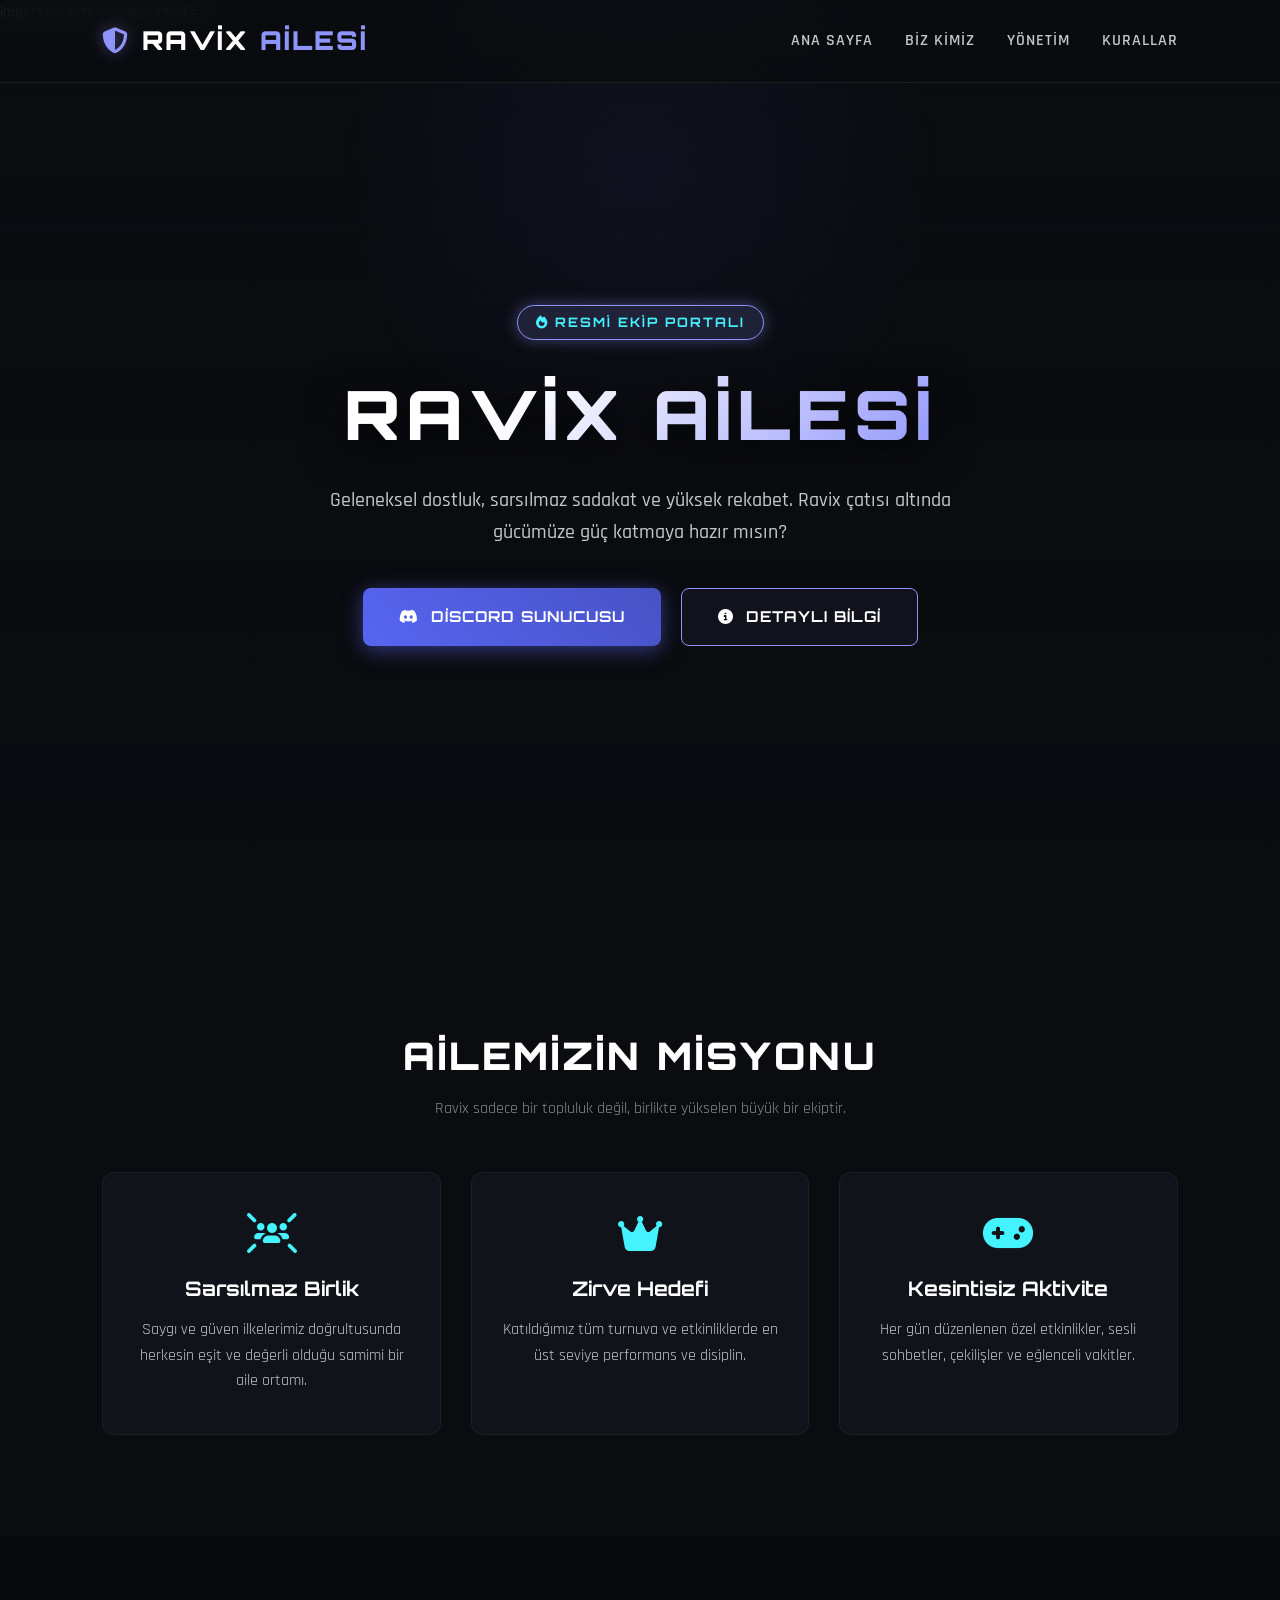
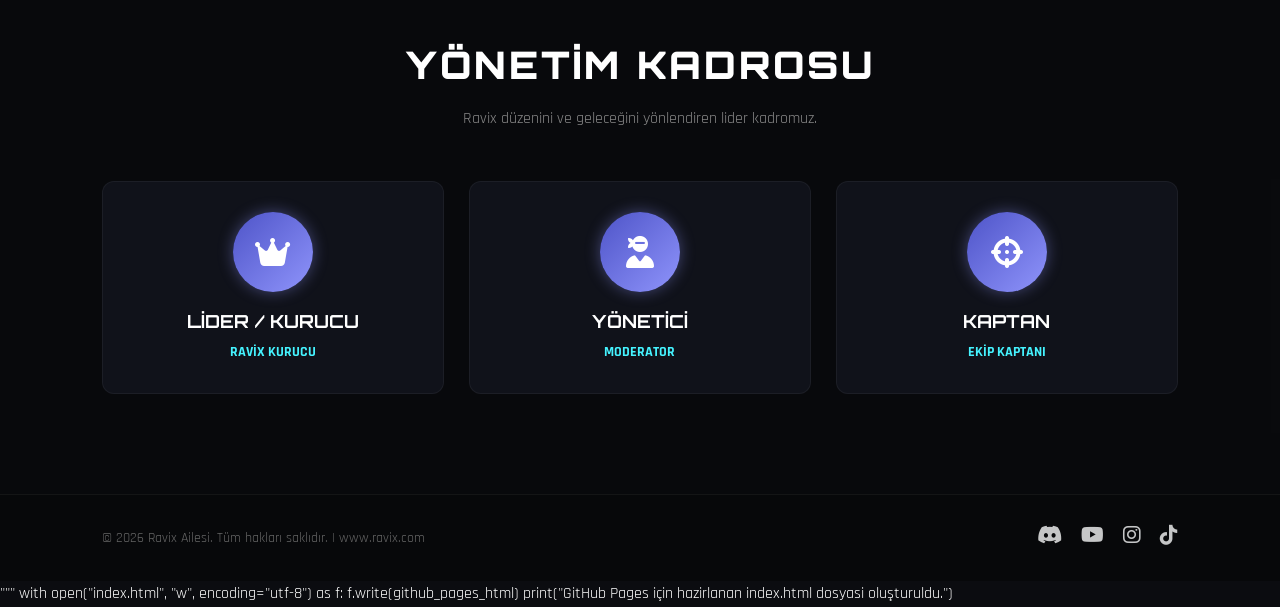
==== index.html @ dcaea5d2 "Create index.html" ====
import os

github_pages_html = """<!DOCTYPE html>
<html lang="tr">
<head>
    <meta charset="UTF-8">
    <meta name="viewport" content="width=device-width, initial-scale=1.0">
    <title>Ravix Ailesi | Resmi Web Sitesi</title>

    <!-- Font & Icons -->
    <link rel="preconnect" href="https://fonts.googleapis.com">
    <link rel="preconnect" href="https://fonts.gstatic.com" crossorigin>
    <link href="https://fonts.googleapis.com/css2?family=Orbitron:wght@500;700;900&family=Rajdhani:wght@500;600;700&display=swap" rel="stylesheet">
    <link rel="stylesheet" href="https://cdnjs.cloudflare.com/ajax/libs/font-awesome/6.4.0/css/all.min.css">

    <style>
        :root {
            --primary: #8f94fb;
            --primary-glow: rgba(143, 148, 251, 0.4);
            --secondary: #4e54c8;
            --accent: #45f3ff;
            --bg-dark: #0b0c10;
            --bg-card: rgba(20, 24, 33, 0.7);
            --text-light: #c5c6c7;
        }

        * {
            margin: 0;
            padding: 0;
            box-sizing: border-box;
            scroll-behavior: smooth;
        }

        body {
            background-color: var(--bg-dark);
            color: #ffffff;
            font-family: 'Rajdhani', sans-serif;
            line-height: 1.6;
            overflow-x: hidden;
        }

        /* Ambient Glow Background */
        .ambient-glow {
            position: fixed;
            top: 20%;
            left: 50%;
            transform: translate(-50%, -50%);
            width: 600px;
            height: 600px;
            background: radial-gradient(circle, rgba(78, 84, 200, 0.25) 0%, rgba(0,0,0,0) 70%);
            z-index: -1;
            pointer-events: none;
        }

        /* Header / Navbar */
        header {
            display: flex;
            justify-content: space-between;
            align-items: center;
            padding: 20px 8%;
            background: rgba(11, 12, 16, 0.85);
            backdrop-filter: blur(12px);
            position: fixed;
            width: 100%;
            top: 0;
            z-index: 1000;
            border-bottom: 1px solid rgba(255, 255, 255, 0.08);
        }

        .logo {
            font-family: 'Orbitron', sans-serif;
            font-size: 26px;
            font-weight: 900;
            letter-spacing: 2px;
            color: #fff;
            text-transform: uppercase;
            display: flex;
            align-items: center;
            gap: 12px;
        }

        .logo i {
            color: var(--primary);
            filter: drop-shadow(0 0 8px var(--primary-glow));
        }

        .logo span {
            color: var(--primary);
        }

        nav a {
            color: var(--text-light);
            text-decoration: none;
            margin-left: 28px;
            font-weight: 600;
            font-size: 16px;
            transition: all 0.3s;
            text-transform: uppercase;
            letter-spacing: 1px;
        }

        nav a:hover {
            color: var(--accent);
            text-shadow: 0 0 10px rgba(69, 243, 255, 0.6);
        }

        /* Hero Section */
        .hero {
            height: 100vh;
            display: flex;
            flex-direction: column;
            justify-content: center;
            align-items: center;
            text-align: center;
            padding: 0 20px;
            position: relative;
            background: linear-gradient(180deg, rgba(11, 12, 16, 0.6) 0%, rgba(11, 12, 16, 1) 100%),
                        url('https://images.unsplash.com/photo-1542751371-adc38448a05e?auto=format&fit=crop&w=1920&q=80') center/cover no-repeat;
        }

        .badge {
            display: inline-block;
            background: rgba(143, 148, 251, 0.15);
            border: 1px solid var(--primary);
            color: var(--accent);
            padding: 6px 18px;
            border-radius: 30px;
            font-family: 'Orbitron', sans-serif;
            font-size: 13px;
            font-weight: 700;
            letter-spacing: 2px;
            margin-bottom: 20px;
            text-transform: uppercase;
            box-shadow: 0 0 15px var(--primary-glow);
        }

        .hero-title {
            font-family: 'Orbitron', sans-serif;
            font-size: 68px;
            font-weight: 900;
            margin-bottom: 15px;
            text-transform: uppercase;
            letter-spacing: 6px;
            background: linear-gradient(135deg, #ffffff 30%, var(--primary) 100%);
            -webkit-background-clip: text;
            -webkit-text-fill-color: transparent;
            filter: drop-shadow(0 10px 20px rgba(0,0,0,0.8));
        }

        .hero p {
            font-size: 20px;
            color: var(--text-light);
            max-width: 650px;
            margin-bottom: 40px;
            font-weight: 500;
        }

        .btn-group {
            display: flex;
            gap: 20px;
            flex-wrap: wrap;
            justify-content: center;
        }

        .btn {
            display: inline-flex;
            align-items: center;
            gap: 12px;
            padding: 16px 36px;
            font-family: 'Orbitron', sans-serif;
            font-size: 15px;
            font-weight: 700;
            border-radius: 8px;
            text-decoration: none;
            transition: all 0.3s ease;
            text-transform: uppercase;
            letter-spacing: 1px;
            cursor: pointer;
        }

        .btn-discord {
            background: linear-gradient(45deg, #5865F2, #4752c4);
            color: #fff;
            box-shadow: 0 4px 20px rgba(88, 101, 242, 0.5);
            border: none;
        }

        .btn-discord:hover {
            transform: translateY(-4px);
            box-shadow: 0 8px 30px rgba(88, 101, 242, 0.8);
        }

        .btn-outline {
            border: 1px solid var(--primary);
            color: #fff;
            background: rgba(143, 148, 251, 0.05);
        }

        .btn-outline:hover {
            background: rgba(143, 148, 251, 0.2);
            border-color: var(--accent);
            transform: translateY(-4px);
            box-shadow: 0 8px 25px var(--primary-glow);
        }

        /* Section General */
        .section {
            padding: 100px 8%;
            text-align: center;
        }

        .section-title {
            font-family: 'Orbitron', sans-serif;
            font-size: 38px;
            font-weight: 900;
            margin-bottom: 10px;
            text-transform: uppercase;
            letter-spacing: 3px;
            color: #fff;
        }

        .section-subtitle {
            color: #888;
            font-size: 16px;
            margin-bottom: 50px;
        }

        /* Cards / About */
        .cards-grid {
            display: grid;
            grid-template-columns: repeat(auto-fit, minmax(280px, 1fr));
            gap: 30px;
        }

        .card {
            background: var(--bg-card);
            border: 1px solid rgba(255, 255, 255, 0.05);
            border-radius: 12px;
            padding: 40px 30px;
            transition: all 0.3s ease;
            text-align: center;
            position: relative;
        }

        .card:hover {
            transform: translateY(-8px);
            border-color: var(--primary);
            box-shadow: 0 10px 30px var(--primary-glow);
        }

        .card-icon {
            font-size: 40px;
            color: var(--accent);
            margin-bottom: 20px;
        }

        .card h3 {
            font-family: 'Orbitron', sans-serif;
            font-size: 20px;
            margin-bottom: 12px;
            color: #fff;
        }

        .card p {
            color: var(--text-light);
            font-size: 16px;
        }

        /* Team Section */
        .team-grid {
            display: grid;
            grid-template-columns: repeat(auto-fit, minmax(220px, 1fr));
            gap: 25px;
        }

        .team-card {
            background: var(--bg-card);
            border: 1px solid rgba(255, 255, 255, 0.05);
            border-radius: 12px;
            padding: 30px 20px;
            transition: 0.3s;
        }

        .team-card:hover {
            border-color: var(--accent);
            transform: translateY(-5px);
        }

        .team-avatar {
            width: 80px;
            height: 80px;
            border-radius: 50%;
            background: linear-gradient(135deg, var(--secondary), var(--primary));
            display: flex;
            align-items: center;
            justify-content: center;
            margin: 0 auto 15px;
            font-size: 32px;
            color: #fff;
            box-shadow: 0 0 15px var(--primary-glow);
        }

        .team-card h4 {
            font-family: 'Orbitron', sans-serif;
            font-size: 18px;
            color: #fff;
            margin-bottom: 5px;
        }

        .team-card span {
            color: var(--accent);
            font-size: 14px;
            font-weight: 700;
            text-transform: uppercase;
        }

        /* Footer */
        footer {
            padding: 30px 8%;
            background: #07080a;
            border-top: 1px solid rgba(255, 255, 255, 0.05);
            display: flex;
            justify-content: space-between;
            align-items: center;
            flex-wrap: wrap;
            gap: 15px;
        }

        footer p {
            color: #666;
            font-size: 14px;
        }

        .social-links a {
            color: var(--text-light);
            font-size: 20px;
            margin-left: 15px;
            transition: 0.3s;
        }

        .social-links a:hover {
            color: var(--accent);
        }

        @media (max-width: 768px) {
            .hero-title { font-size: 42px; }
            header nav { display: none; }
        }
    </style>
</head>
<body>

    <div class="ambient-glow"></div>

    <!-- Navigation -->
    <header>
        <div class="logo"><i class="fa-solid fa-shield-halved"></i> RAVİX <span>AİLESİ</span></div>
        <nav>
            <a href="#home">Ana Sayfa</a>
            <a href="#about">Biz Kimiz</a>
            <a href="#team">Yönetim</a>
            <a href="#rules">Kurallar</a>
        </nav>
    </header>

    <!-- Hero Area -->
    <section class="hero" id="home">
        <div class="badge"><i class="fa-solid fa-fire"></i> Resmi Ekip Portalı</div>
        <h1 class="hero-title">RAVİX AİLESİ</h1>
        <p>Geleneksel dostluk, sarsılmaz sadakat ve yüksek rekabet. Ravix çatısı altında gücümüze güç katmaya hazır mısın?</p>
        <div class="btn-group">
            <a href="https://discord.gg" target="_blank" class="btn btn-discord"><i class="fa-brands fa-discord"></i> Discord Sunucusu</a>
            <a href="#about" class="btn btn-outline"><i class="fa-solid fa-circle-info"></i> Detaylı Bilgi</a>
        </div>
    </section>

    <!-- About Section -->
    <section class="section" id="about">
        <h2 class="section-title">AİLEMİZİN MİSYONU</h2>
        <p class="section-subtitle">Ravix sadece bir topluluk değil, birlikte yükselen büyük bir ekiptir.</p>

        <div class="cards-grid">
            <div class="card">
                <div class="card-icon"><i class="fa-solid fa-users-rays"></i></div>
                <h3>Sarsılmaz Birlik</h3>
                <p>Saygı ve güven ilkelerimiz doğrultusunda herkesin eşit ve değerli olduğu samimi bir aile ortamı.</p>
            </div>
            <div class="card">
                <div class="card-icon"><i class="fa-solid fa-crown"></i></div>
                <h3>Zirve Hedefi</h3>
                <p>Katıldığımız tüm turnuva ve etkinliklerde en üst seviye performans ve disiplin.</p>
            </div>
            <div class="card">
                <div class="card-icon"><i class="fa-solid fa-gamepad"></i></div>
                <h3>Kesintisiz Aktivite</h3>
                <p>Her gün düzenlenen özel etkinlikler, sesli sohbetler, çekilişler ve eğlenceli vakitler.</p>
            </div>
        </div>
    </section>

    <!-- Team Section -->
    <section class="section" id="team" style="background: rgba(0,0,0,0.2);">
        <h2 class="section-title">YÖNETİM KADROSU</h2>
        <p class="section-subtitle">Ravix düzenini ve geleceğini yönlendiren lider kadromuz.</p>

        <div class="team-grid">
            <div class="team-card">
                <div class="team-avatar"><i class="fa-solid fa-crown"></i></div>
                <h4>LİDER / KURUCU</h4>
                <span>RAVİX KURUCU</span>
            </div>
            <div class="team-card">
                <div class="team-avatar"><i class="fa-solid fa-user-ninja"></i></div>
                <h4>YÖNETİCİ</h4>
                <span>MODERATOR</span>
            </div>
            <div class="team-card">
                <div class="team-avatar"><i class="fa-solid fa-crosshairs"></i></div>
                <h4>KAPTAN</h4>
                <span>EKİP KAPTANI</span>
            </div>
        </div>
    </section>

    <!-- Footer -->
    <footer>
        <p>&copy; 2026 Ravix Ailesi. Tüm hakları saklıdır. | www.ravix.com</p>
        <div class="social-links">
            <a href="#"><i class="fa-brands fa-discord"></i></a>
            <a href="#"><i class="fa-brands fa-youtube"></i></a>
            <a href="#"><i class="fa-brands fa-instagram"></i></a>
            <a href="#"><i class="fa-brands fa-tiktok"></i></a>
        </div>
    </footer>

</body>
</html>
"""

with open("index.html", "w", encoding="utf-8") as f:
    f.write(github_pages_html)

print("GitHub Pages için hazirlanan index.html dosyasi oluşturuldu.")
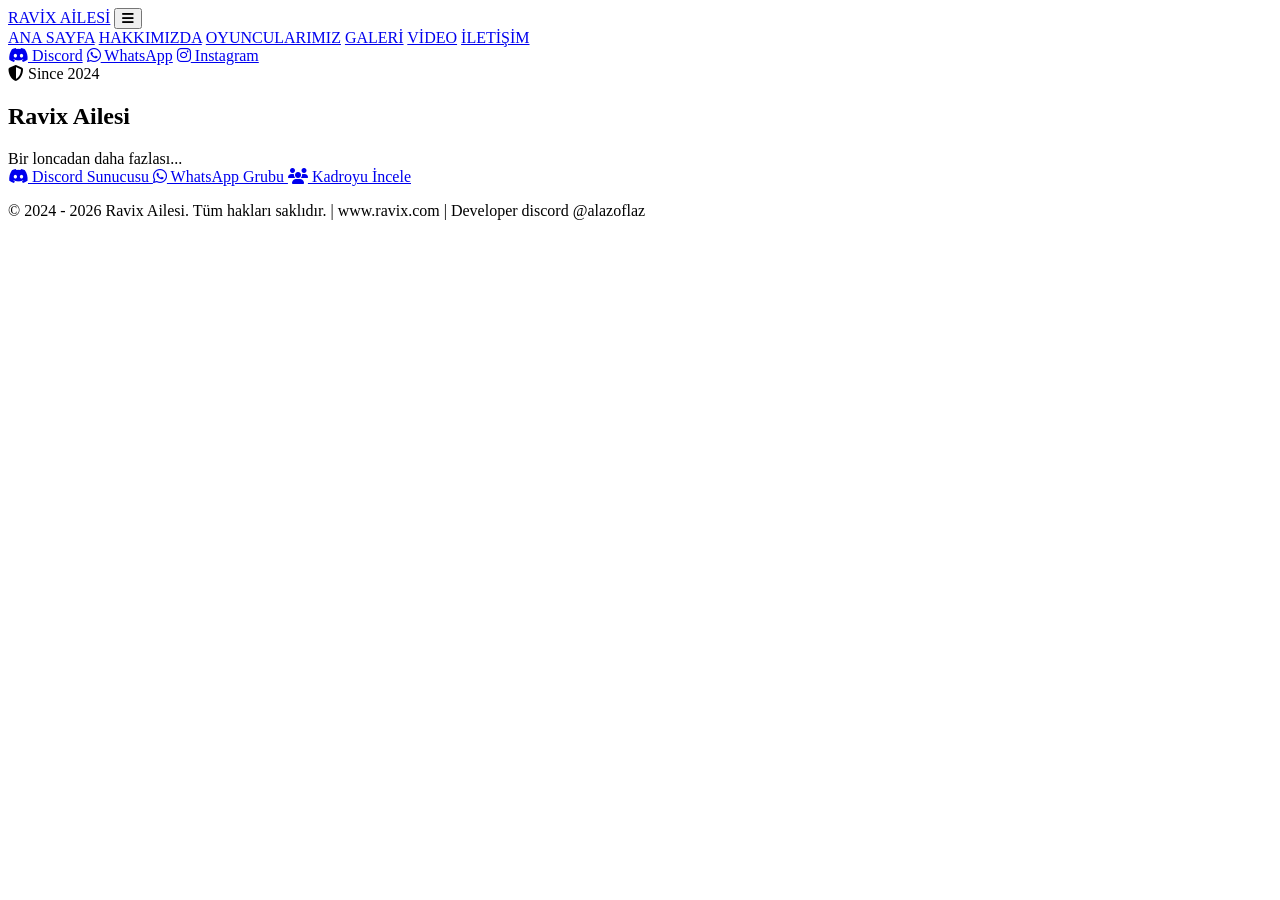
==== commit 6d0dfca4: "Add files via upload" ====
--- a/index.html
+++ b/index.html
@@ -1,443 +1,58 @@
-import os
-
-github_pages_html = """<!DOCTYPE html>
+<!DOCTYPE html>
 <html lang="tr">
 <head>
     <meta charset="UTF-8">
     <meta name="viewport" content="width=device-width, initial-scale=1.0">
-    <title>Ravix Ailesi | Resmi Web Sitesi</title>
-
-    <!-- Font & Icons -->
+    <meta name="description" content="Ravix Ailesi - Metin2 loncası resmi web sitesi">
+    <title>Ravix Ailesi | Bir loncadan daha fazlası...</title>
     <link rel="preconnect" href="https://fonts.googleapis.com">
     <link rel="preconnect" href="https://fonts.gstatic.com" crossorigin>
-    <link href="https://fonts.googleapis.com/css2?family=Orbitron:wght@500;700;900&family=Rajdhani:wght@500;600;700&display=swap" rel="stylesheet">
+    <link href="https://fonts.googleapis.com/css2?family=Rajdhani:wght@600;700;800&family=Orbitron:wght@700;800;900&display=swap" rel="stylesheet">
     <link rel="stylesheet" href="https://cdnjs.cloudflare.com/ajax/libs/font-awesome/6.4.0/css/all.min.css">
-
-    <style>
-        :root {
-            --primary: #8f94fb;
-            --primary-glow: rgba(143, 148, 251, 0.4);
-            --secondary: #4e54c8;
-            --accent: #45f3ff;
-            --bg-dark: #0b0c10;
-            --bg-card: rgba(20, 24, 33, 0.7);
-            --text-light: #c5c6c7;
-        }
-
-        * {
-            margin: 0;
-            padding: 0;
-            box-sizing: border-box;
-            scroll-behavior: smooth;
-        }
-
-        body {
-            background-color: var(--bg-dark);
-            color: #ffffff;
-            font-family: 'Rajdhani', sans-serif;
-            line-height: 1.6;
-            overflow-x: hidden;
-        }
-
-        /* Ambient Glow Background */
-        .ambient-glow {
-            position: fixed;
-            top: 20%;
-            left: 50%;
-            transform: translate(-50%, -50%);
-            width: 600px;
-            height: 600px;
-            background: radial-gradient(circle, rgba(78, 84, 200, 0.25) 0%, rgba(0,0,0,0) 70%);
-            z-index: -1;
-            pointer-events: none;
-        }
-
-        /* Header / Navbar */
-        header {
-            display: flex;
-            justify-content: space-between;
-            align-items: center;
-            padding: 20px 8%;
-            background: rgba(11, 12, 16, 0.85);
-            backdrop-filter: blur(12px);
-            position: fixed;
-            width: 100%;
-            top: 0;
-            z-index: 1000;
-            border-bottom: 1px solid rgba(255, 255, 255, 0.08);
-        }
-
-        .logo {
-            font-family: 'Orbitron', sans-serif;
-            font-size: 26px;
-            font-weight: 900;
-            letter-spacing: 2px;
-            color: #fff;
-            text-transform: uppercase;
-            display: flex;
-            align-items: center;
-            gap: 12px;
-        }
-
-        .logo i {
-            color: var(--primary);
-            filter: drop-shadow(0 0 8px var(--primary-glow));
-        }
-
-        .logo span {
-            color: var(--primary);
-        }
-
-        nav a {
-            color: var(--text-light);
-            text-decoration: none;
-            margin-left: 28px;
-            font-weight: 600;
-            font-size: 16px;
-            transition: all 0.3s;
-            text-transform: uppercase;
-            letter-spacing: 1px;
-        }
-
-        nav a:hover {
-            color: var(--accent);
-            text-shadow: 0 0 10px rgba(69, 243, 255, 0.6);
-        }
-
-        /* Hero Section */
-        .hero {
-            height: 100vh;
-            display: flex;
-            flex-direction: column;
-            justify-content: center;
-            align-items: center;
-            text-align: center;
-            padding: 0 20px;
-            position: relative;
-            background: linear-gradient(180deg, rgba(11, 12, 16, 0.6) 0%, rgba(11, 12, 16, 1) 100%),
-                        url('https://images.unsplash.com/photo-1542751371-adc38448a05e?auto=format&fit=crop&w=1920&q=80') center/cover no-repeat;
-        }
-
-        .badge {
-            display: inline-block;
-            background: rgba(143, 148, 251, 0.15);
-            border: 1px solid var(--primary);
-            color: var(--accent);
-            padding: 6px 18px;
-            border-radius: 30px;
-            font-family: 'Orbitron', sans-serif;
-            font-size: 13px;
-            font-weight: 700;
-            letter-spacing: 2px;
-            margin-bottom: 20px;
-            text-transform: uppercase;
-            box-shadow: 0 0 15px var(--primary-glow);
-        }
-
-        .hero-title {
-            font-family: 'Orbitron', sans-serif;
-            font-size: 68px;
-            font-weight: 900;
-            margin-bottom: 15px;
-            text-transform: uppercase;
-            letter-spacing: 6px;
-            background: linear-gradient(135deg, #ffffff 30%, var(--primary) 100%);
-            -webkit-background-clip: text;
-            -webkit-text-fill-color: transparent;
-            filter: drop-shadow(0 10px 20px rgba(0,0,0,0.8));
-        }
-
-        .hero p {
-            font-size: 20px;
-            color: var(--text-light);
-            max-width: 650px;
-            margin-bottom: 40px;
-            font-weight: 500;
-        }
-
-        .btn-group {
-            display: flex;
-            gap: 20px;
-            flex-wrap: wrap;
-            justify-content: center;
-        }
-
-        .btn {
-            display: inline-flex;
-            align-items: center;
-            gap: 12px;
-            padding: 16px 36px;
-            font-family: 'Orbitron', sans-serif;
-            font-size: 15px;
-            font-weight: 700;
-            border-radius: 8px;
-            text-decoration: none;
-            transition: all 0.3s ease;
-            text-transform: uppercase;
-            letter-spacing: 1px;
-            cursor: pointer;
-        }
-
-        .btn-discord {
-            background: linear-gradient(45deg, #5865F2, #4752c4);
-            color: #fff;
-            box-shadow: 0 4px 20px rgba(88, 101, 242, 0.5);
-            border: none;
-        }
-
-        .btn-discord:hover {
-            transform: translateY(-4px);
-            box-shadow: 0 8px 30px rgba(88, 101, 242, 0.8);
-        }
-
-        .btn-outline {
-            border: 1px solid var(--primary);
-            color: #fff;
-            background: rgba(143, 148, 251, 0.05);
-        }
-
-        .btn-outline:hover {
-            background: rgba(143, 148, 251, 0.2);
-            border-color: var(--accent);
-            transform: translateY(-4px);
-            box-shadow: 0 8px 25px var(--primary-glow);
-        }
-
-        /* Section General */
-        .section {
-            padding: 100px 8%;
-            text-align: center;
-        }
-
-        .section-title {
-            font-family: 'Orbitron', sans-serif;
-            font-size: 38px;
-            font-weight: 900;
-            margin-bottom: 10px;
-            text-transform: uppercase;
-            letter-spacing: 3px;
-            color: #fff;
-        }
-
-        .section-subtitle {
-            color: #888;
-            font-size: 16px;
-            margin-bottom: 50px;
-        }
-
-        /* Cards / About */
-        .cards-grid {
-            display: grid;
-            grid-template-columns: repeat(auto-fit, minmax(280px, 1fr));
-            gap: 30px;
-        }
-
-        .card {
-            background: var(--bg-card);
-            border: 1px solid rgba(255, 255, 255, 0.05);
-            border-radius: 12px;
-            padding: 40px 30px;
-            transition: all 0.3s ease;
-            text-align: center;
-            position: relative;
-        }
-
-        .card:hover {
-            transform: translateY(-8px);
-            border-color: var(--primary);
-            box-shadow: 0 10px 30px var(--primary-glow);
-        }
-
-        .card-icon {
-            font-size: 40px;
-            color: var(--accent);
-            margin-bottom: 20px;
-        }
-
-        .card h3 {
-            font-family: 'Orbitron', sans-serif;
-            font-size: 20px;
-            margin-bottom: 12px;
-            color: #fff;
-        }
-
-        .card p {
-            color: var(--text-light);
-            font-size: 16px;
-        }
-
-        /* Team Section */
-        .team-grid {
-            display: grid;
-            grid-template-columns: repeat(auto-fit, minmax(220px, 1fr));
-            gap: 25px;
-        }
-
-        .team-card {
-            background: var(--bg-card);
-            border: 1px solid rgba(255, 255, 255, 0.05);
-            border-radius: 12px;
-            padding: 30px 20px;
-            transition: 0.3s;
-        }
-
-        .team-card:hover {
-            border-color: var(--accent);
-            transform: translateY(-5px);
-        }
-
-        .team-avatar {
-            width: 80px;
-            height: 80px;
-            border-radius: 50%;
-            background: linear-gradient(135deg, var(--secondary), var(--primary));
-            display: flex;
-            align-items: center;
-            justify-content: center;
-            margin: 0 auto 15px;
-            font-size: 32px;
-            color: #fff;
-            box-shadow: 0 0 15px var(--primary-glow);
-        }
-
-        .team-card h4 {
-            font-family: 'Orbitron', sans-serif;
-            font-size: 18px;
-            color: #fff;
-            margin-bottom: 5px;
-        }
-
-        .team-card span {
-            color: var(--accent);
-            font-size: 14px;
-            font-weight: 700;
-            text-transform: uppercase;
-        }
-
-        /* Footer */
-        footer {
-            padding: 30px 8%;
-            background: #07080a;
-            border-top: 1px solid rgba(255, 255, 255, 0.05);
-            display: flex;
-            justify-content: space-between;
-            align-items: center;
-            flex-wrap: wrap;
-            gap: 15px;
-        }
-
-        footer p {
-            color: #666;
-            font-size: 14px;
-        }
-
-        .social-links a {
-            color: var(--text-light);
-            font-size: 20px;
-            margin-left: 15px;
-            transition: 0.3s;
-        }
-
-        .social-links a:hover {
-            color: var(--accent);
-        }
-
-        @media (max-width: 768px) {
-            .hero-title { font-size: 42px; }
-            header nav { display: none; }
-        }
-    </style>
+    <link rel="stylesheet" href="assets/style.css">
 </head>
 <body>
+<header>
+        <a class="logo" href="./">RAVİX AİLESİ</a>
+        <button class="menu-toggle" onclick="toggleMobileMenu()" aria-label="Menüyü aç/kapat"><i class="fa-solid fa-bars"></i></button>
+        <nav id="navMenu">
+            <a href="./" class="active" onclick="closeMobileMenu()">ANA SAYFA</a>
+            <a href="hakkimizda/" onclick="closeMobileMenu()">HAKKIMIZDA</a>
+            <a href="oyuncularimiz/" onclick="closeMobileMenu()">OYUNCULARIMIZ</a>
+            <a href="galeri/" onclick="closeMobileMenu()">GALERİ</a>
+            <a href="video/" onclick="closeMobileMenu()">VİDEO</a>
+            <a href="iletisim/" onclick="closeMobileMenu()">İLETİŞİM</a>
+        </nav>
+        <div class="header-socials">
+            <a href="https://discord.gg/ravix" target="_blank" class="h-badge discord"><i class="fa-brands fa-discord"></i> Discord</a>
+            <a href="https://chat.whatsapp.com/L6gztVWYA5hFtKULUhDl1Z" target="_blank" class="h-badge whatsapp"><i class="fa-brands fa-whatsapp"></i> WhatsApp</a>
+            <a href="https://www.instagram.com/ravixailesi/" target="_blank" class="h-badge instagram"><i class="fa-brands fa-instagram"></i> Instagram</a>
+        </div>
+    </header>
+<main>
+<section class="hero home-only">
+<div class="since-pill">
+<i class="fa-solid fa-shield-halved"></i> Since 2024
+        </div>
+<h1 class="main-hero-title">Ravix Ailesi</h1>
+<div class="hero-subtitle">Bir loncadan daha fazlası...</div>
+<div class="hero-buttons">
+<a class="action-btn btn-dc" href="https://discord.gg/ravix" target="_blank">
+<i class="fa-brands fa-discord"></i> Discord Sunucusu
+            </a>
+<a class="action-btn btn-wa" href="https://chat.whatsapp.com/L6gztVWYA5hFtKULUhDl1Z" target="_blank">
+<i class="fa-brands fa-whatsapp"></i> WhatsApp Grubu
+            </a>
+<a class="action-btn btn-gold" href="oyuncularimiz/">
+<i class="fa-solid fa-users"></i> Kadroyu İncele
+            </a>
+</div>
+</section>
+</main>
 
-    <div class="ambient-glow"></div>
-
-    <!-- Navigation -->
-    <header>
-        <div class="logo"><i class="fa-solid fa-shield-halved"></i> RAVİX <span>AİLESİ</span></div>
-        <nav>
-            <a href="#home">Ana Sayfa</a>
-            <a href="#about">Biz Kimiz</a>
-            <a href="#team">Yönetim</a>
-            <a href="#rules">Kurallar</a>
-        </nav>
-    </header>
-
-    <!-- Hero Area -->
-    <section class="hero" id="home">
-        <div class="badge"><i class="fa-solid fa-fire"></i> Resmi Ekip Portalı</div>
-        <h1 class="hero-title">RAVİX AİLESİ</h1>
-        <p>Geleneksel dostluk, sarsılmaz sadakat ve yüksek rekabet. Ravix çatısı altında gücümüze güç katmaya hazır mısın?</p>
-        <div class="btn-group">
-            <a href="https://discord.gg" target="_blank" class="btn btn-discord"><i class="fa-brands fa-discord"></i> Discord Sunucusu</a>
-            <a href="#about" class="btn btn-outline"><i class="fa-solid fa-circle-info"></i> Detaylı Bilgi</a>
-        </div>
-    </section>
-
-    <!-- About Section -->
-    <section class="section" id="about">
-        <h2 class="section-title">AİLEMİZİN MİSYONU</h2>
-        <p class="section-subtitle">Ravix sadece bir topluluk değil, birlikte yükselen büyük bir ekiptir.</p>
-
-        <div class="cards-grid">
-            <div class="card">
-                <div class="card-icon"><i class="fa-solid fa-users-rays"></i></div>
-                <h3>Sarsılmaz Birlik</h3>
-                <p>Saygı ve güven ilkelerimiz doğrultusunda herkesin eşit ve değerli olduğu samimi bir aile ortamı.</p>
-            </div>
-            <div class="card">
-                <div class="card-icon"><i class="fa-solid fa-crown"></i></div>
-                <h3>Zirve Hedefi</h3>
-                <p>Katıldığımız tüm turnuva ve etkinliklerde en üst seviye performans ve disiplin.</p>
-            </div>
-            <div class="card">
-                <div class="card-icon"><i class="fa-solid fa-gamepad"></i></div>
-                <h3>Kesintisiz Aktivite</h3>
-                <p>Her gün düzenlenen özel etkinlikler, sesli sohbetler, çekilişler ve eğlenceli vakitler.</p>
-            </div>
-        </div>
-    </section>
-
-    <!-- Team Section -->
-    <section class="section" id="team" style="background: rgba(0,0,0,0.2);">
-        <h2 class="section-title">YÖNETİM KADROSU</h2>
-        <p class="section-subtitle">Ravix düzenini ve geleceğini yönlendiren lider kadromuz.</p>
-
-        <div class="team-grid">
-            <div class="team-card">
-                <div class="team-avatar"><i class="fa-solid fa-crown"></i></div>
-                <h4>LİDER / KURUCU</h4>
-                <span>RAVİX KURUCU</span>
-            </div>
-            <div class="team-card">
-                <div class="team-avatar"><i class="fa-solid fa-user-ninja"></i></div>
-                <h4>YÖNETİCİ</h4>
-                <span>MODERATOR</span>
-            </div>
-            <div class="team-card">
-                <div class="team-avatar"><i class="fa-solid fa-crosshairs"></i></div>
-                <h4>KAPTAN</h4>
-                <span>EKİP KAPTANI</span>
-            </div>
-        </div>
-    </section>
-
-    <!-- Footer -->
-    <footer>
-        <p>&copy; 2026 Ravix Ailesi. Tüm hakları saklıdır. | www.ravix.com</p>
-        <div class="social-links">
-            <a href="#"><i class="fa-brands fa-discord"></i></a>
-            <a href="#"><i class="fa-brands fa-youtube"></i></a>
-            <a href="#"><i class="fa-brands fa-instagram"></i></a>
-            <a href="#"><i class="fa-brands fa-tiktok"></i></a>
-        </div>
-    </footer>
-
+<footer>
+<p>© 2024 - 2026 Ravix Ailesi. Tüm hakları saklıdır. | www.ravix.com | Developer discord @alazoflaz</p>
+</footer>
+<script src="assets/script.js"></script>
 </body>
 </html>
-"""
-
-with open("index.html", "w", encoding="utf-8") as f:
-    f.write(github_pages_html)
-
-print("GitHub Pages için hazirlanan index.html dosyasi oluşturuldu.")
